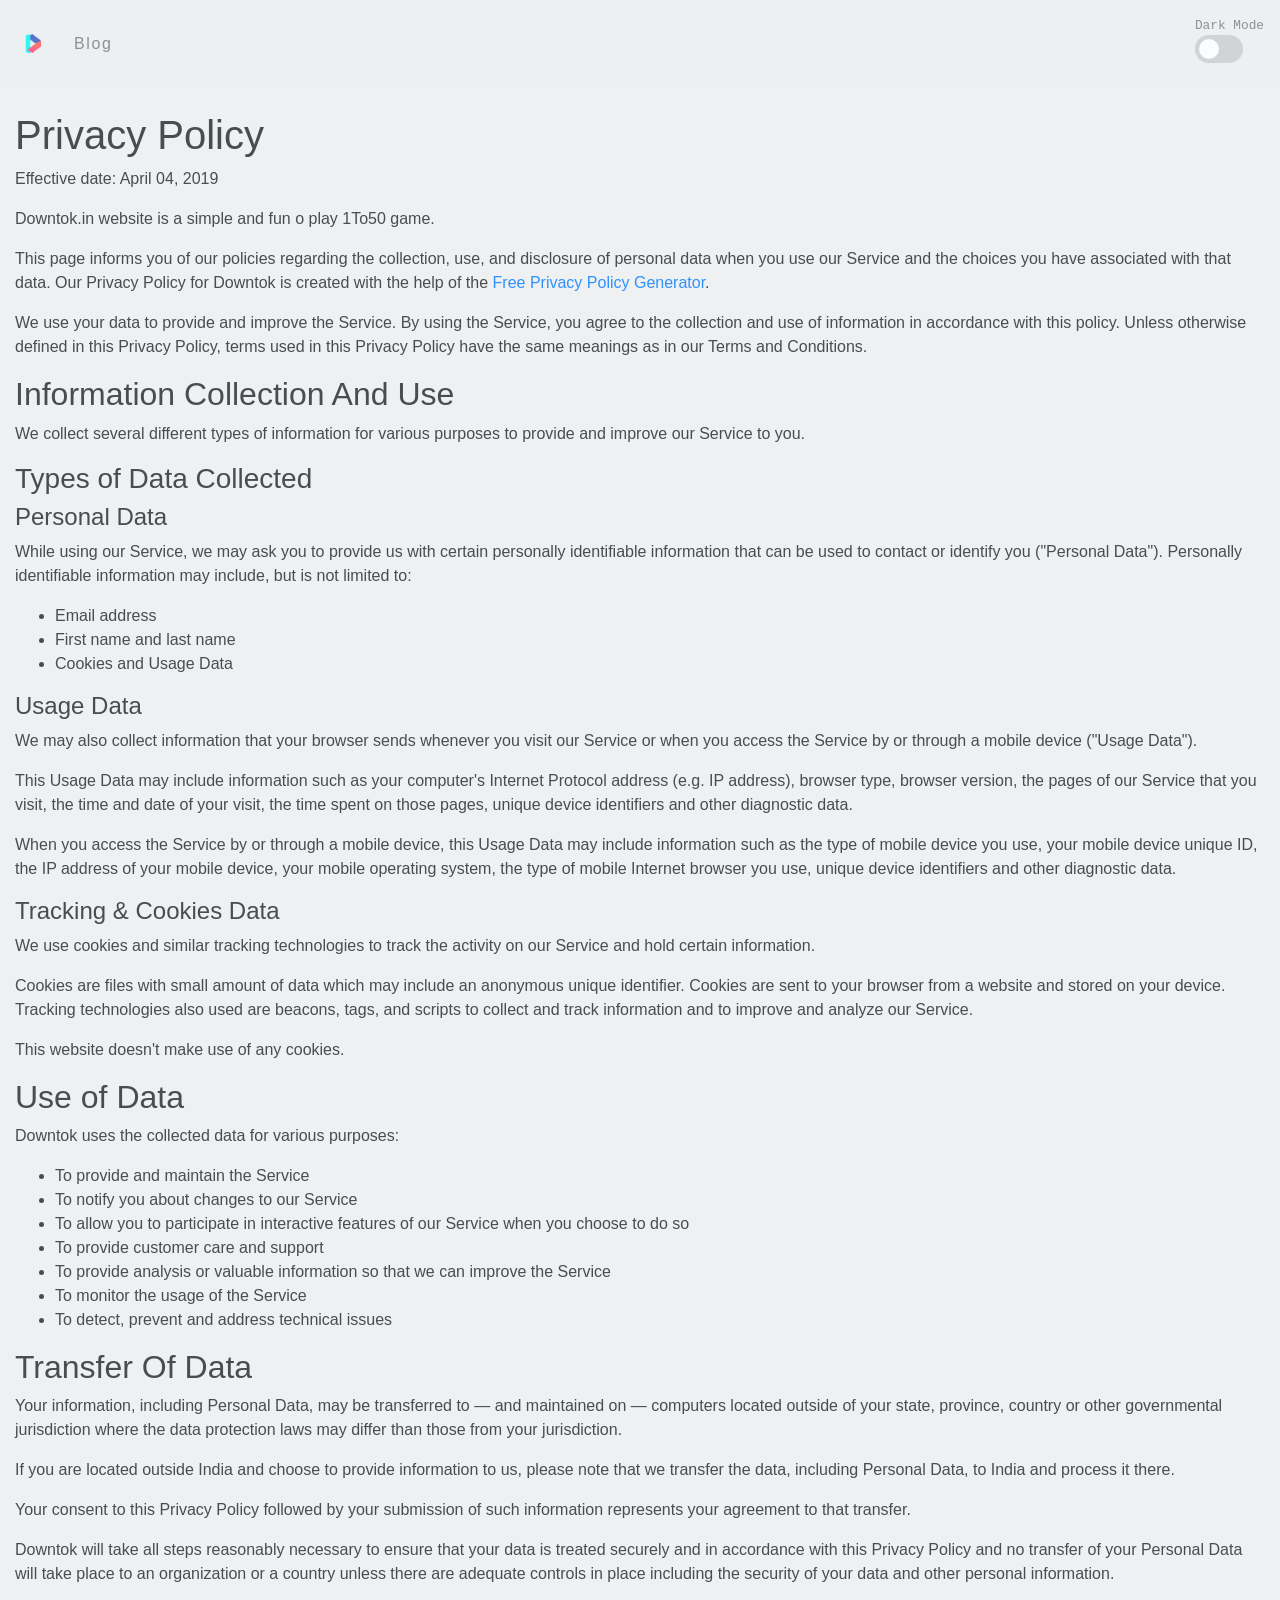
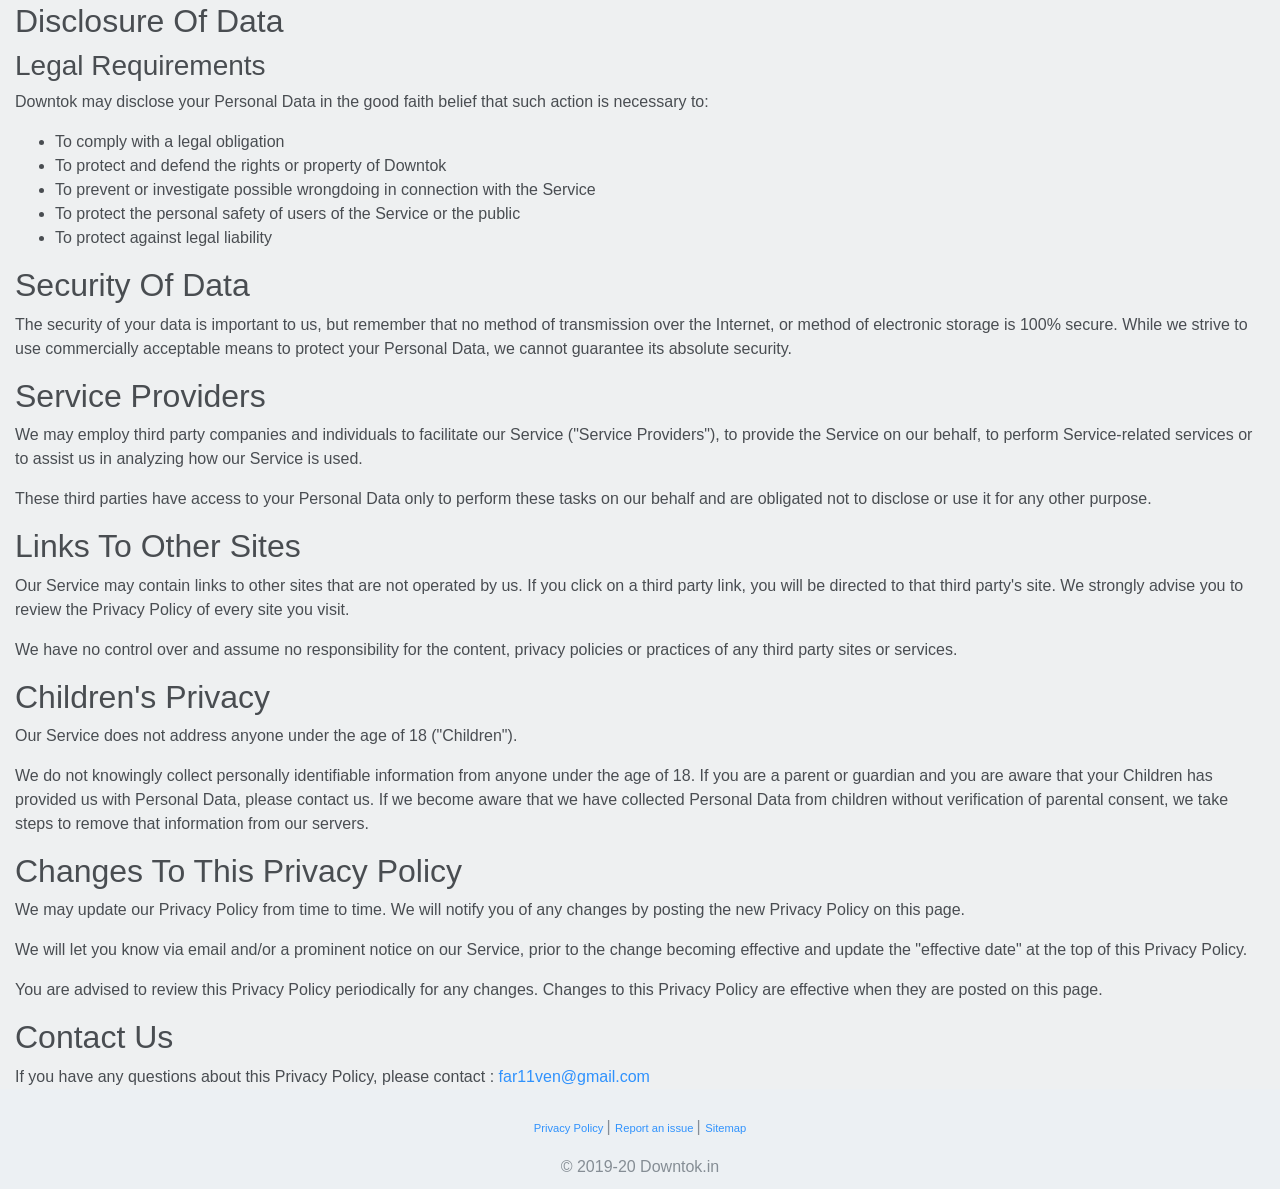
==== pages/privacy-policy.html @ 126f1ee0 "Initial commit" ====
<!doctype html>
<html lang="en">

<head>
  <meta charset="utf-8">
  <title>Down-to-k - Privacy Policy</title>
  <meta name="viewport" content="width=device-width, initial-scale=1">
  <script src="index.js"></script>
  <script src="../../pace.js"></script>
  <link rel="icon" type="image/x-icon" href="../../favicon.ico">
  <link rel="stylesheet" href="../../style.css">
  <link rel="stylesheet" href="../../togglestyle.css" />
  <link rel="stylesheet" href="../../pace.css">
  <link rel="stylesheet" href="../../files/1to50.css">
  <meta name="keywords"
    content="downtok, downtok.in, downtok game, play Down-to-k game - 1to50, speed test, 1to50, puzzle, fun, funny puzzle, puzzle game"">
	<meta name=" description" content="A simple and fun to play Down-to-k game - 1to50" />
  <link rel="stylesheet" href="https://use.fontawesome.com/releases/v5.8.1/css/all.css"
    integrity="sha384-50oBUHEmvpQ+1lW4y57PTFmhCaXp0ML5d60M1M7uH2+nqUivzIebhndOJK28anvf" crossorigin="anonymous">
  <link rel="stylesheet" type="text/css" href="//fonts.googleapis.com/css?family=Quicksand" />
  <link rel="stylesheet" href="https://stackpath.bootstrapcdn.com/bootstrap/4.3.1/css/bootstrap.min.css"
    integrity="sha384-ggOyR0iXCbMQv3Xipma34MD+dH/1fQ784/j6cY/iJTQUOhcWr7x9JvoRxT2MZw1T" crossorigin="anonymous">
  <meta property="og:url" content="http://www.downtok.in" />
  <meta property="og:type" content="website" />
  <meta property="og:title" content="Down-to-k - A simple and fun to play game" />
  <meta property="og:description" content=" 1to50 - play for free on downtok.in" />
  <meta property="og:image" content="http://www.downtok.in/assets/logo.png" />

  <script data-ad-client="ca-pub-1533259080190708" async
    src="https://pagead2.googlesyndication.com/pagead/js/adsbygoogle.js"></script>
</head>

<body>
  <div class="wrap">
    <div class="headerFix">
      <div class="text-center">
        <div class="topInfo" id="mainColor">

        </div>
      </div>
    </div>
    <nav class="navbar navbar-expand-lg navbar-light ">
      <a class="navbar-brand" href="/"><img class="navbar-logo" src="../assets/logo.png" /></a>
      <button class="navbar-toggler" type="button" data-toggle="collapse" data-target="#navbarSupportedContent"
        aria-controls="navbarSupportedContent" aria-expanded="false" aria-label="Toggle navigation">
        <span class="navbar-toggler-icon"></span>
      </button>

      <div class="collapse navbar-collapse" id="navbarSupportedContent">
        <ul class="navbar-nav mr-auto">
          <li class="nav-item header"> <a class="nav-item nav-link dark-th" href="/blog/index.html"
              style="color: rgba(0, 0, 0, 0.5);">Blog</a>
          </li>
        </ul>
        <span class="navbar-text">
          <div id="theme" class="dark-th">
            <div>Dark Mode</div>
            <label class="switch">
              <input id="theme-toggle" type="checkbox" unchecked="">
              <span class="slider round" onclick="themeSelection()"></span>
            </label>
          </div>
        </span>
      </div>
    </nav>

    <div class="container col-md-12 privacy-policy">
      <br>
      <h1>Privacy Policy</h1>


      <p>Effective date: April 04, 2019</p>


      <p>Downtok.in website is a simple and fun o play 1To50 game.</p>

      <p>This page informs you of our policies regarding the collection, use, and disclosure of personal data when you
        use our Service and the choices you have associated with that data. Our Privacy Policy for Downtok is
        created
        with the help of the <a href="https://www.freeprivacypolicy.com/free-privacy-policy-generator.php">Free
          Privacy
          Policy Generator</a>.</p>

      <p>We use your data to provide and improve the Service. By using the Service, you agree to the collection and
        use
        of information in accordance with this policy. Unless otherwise defined in this Privacy Policy, terms used
        in
        this Privacy Policy have the same meanings as in our Terms and Conditions.</p>


      <h2>Information Collection And Use</h2>

      <p>We collect several different types of information for various purposes to provide and improve our Service to
        you.</p>

      <h3>Types of Data Collected</h3>

      <h4>Personal Data</h4>

      <p>While using our Service, we may ask you to provide us with certain personally identifiable information that
        can
        be used to contact or identify you ("Personal Data"). Personally identifiable information may include, but
        is
        not limited to:</p>

      <ul>
        <li>Email address</li>
        <li>First name and last name</li>
        <li>Cookies and Usage Data</li>
      </ul>

      <h4>Usage Data</h4>

      <p>We may also collect information that your browser sends whenever you visit our Service or when you access the
        Service by or through a mobile device ("Usage Data").</p>
      <p>This Usage Data may include information such as your computer's Internet Protocol address (e.g. IP address),
        browser type, browser version, the pages of our Service that you visit, the time and date of your visit, the
        time spent on those pages, unique device identifiers and other diagnostic data.</p>
      <p>When you access the Service by or through a mobile device, this Usage Data may include information such as
        the
        type of mobile device you use, your mobile device unique ID, the IP address of your mobile device, your
        mobile
        operating system, the type of mobile Internet browser you use, unique device identifiers and other
        diagnostic
        data.</p>

      <h4>Tracking & Cookies Data</h4>
      <p>We use cookies and similar tracking technologies to track the activity on our Service and hold certain
        information.</p>
      <p>Cookies are files with small amount of data which may include an anonymous unique identifier. Cookies are
        sent
        to your browser from a website and stored on your device. Tracking technologies also used are beacons, tags,
        and scripts to collect and track information and to improve and analyze our Service.</p>
      <p>This website doesn't make use of any cookies.</p>

      <h2>Use of Data</h2>

      <p>Downtok uses the collected data for various purposes:</p>
      <ul>
        <li>To provide and maintain the Service</li>
        <li>To notify you about changes to our Service</li>
        <li>To allow you to participate in interactive features of our Service when you choose to do so</li>
        <li>To provide customer care and support</li>
        <li>To provide analysis or valuable information so that we can improve the Service</li>
        <li>To monitor the usage of the Service</li>
        <li>To detect, prevent and address technical issues</li>
      </ul>

      <h2>Transfer Of Data</h2>
      <p>Your information, including Personal Data, may be transferred to — and maintained on — computers located
        outside
        of your state, province, country or other governmental jurisdiction where the data protection laws may
        differ
        than those from your jurisdiction.</p>
      <p>If you are located outside India and choose to provide information to us, please note that we transfer the
        data,
        including Personal Data, to India and process it there.</p>
      <p>Your consent to this Privacy Policy followed by your submission of such information represents your agreement
        to
        that transfer.</p>
      <p>Downtok will take all steps reasonably necessary to ensure that your data is treated securely and in
        accordance
        with this Privacy Policy and no transfer of your Personal Data will take place to an organization or a
        country
        unless there are adequate controls in place including the security of your data and other personal
        information.</p>

      <h2>Disclosure Of Data</h2>

      <h3>Legal Requirements</h3>
      <p>Downtok may disclose your Personal Data in the good faith belief that such action is necessary to:</p>
      <ul>
        <li>To comply with a legal obligation</li>
        <li>To protect and defend the rights or property of Downtok</li>
        <li>To prevent or investigate possible wrongdoing in connection with the Service</li>
        <li>To protect the personal safety of users of the Service or the public</li>
        <li>To protect against legal liability</li>
      </ul>

      <h2>Security Of Data</h2>
      <p>The security of your data is important to us, but remember that no method of transmission over the Internet,
        or
        method of electronic storage is 100% secure. While we strive to use commercially acceptable means to protect
        your Personal Data, we cannot guarantee its absolute security.</p>

      <h2>Service Providers</h2>
      <p>We may employ third party companies and individuals to facilitate our Service ("Service Providers"), to
        provide
        the Service on our behalf, to perform Service-related services or to assist us in analyzing how our Service
        is
        used.</p>
      <p>These third parties have access to your Personal Data only to perform these tasks on our behalf and are
        obligated not to disclose or use it for any other purpose.</p>



      <h2>Links To Other Sites</h2>
      <p>Our Service may contain links to other sites that are not operated by us. If you click on a third party link,
        you will be directed to that third party's site. We strongly advise you to review the Privacy Policy of
        every
        site you visit.</p>
      <p>We have no control over and assume no responsibility for the content, privacy policies or practices of any
        third
        party sites or services.</p>


      <h2>Children's Privacy</h2>
      <p>Our Service does not address anyone under the age of 18 ("Children").</p>
      <p>We do not knowingly collect personally identifiable information from anyone under the age of 18. If you are a
        parent or guardian and you are aware that your Children has provided us with Personal Data, please contact
        us.
        If we become aware that we have collected Personal Data from children without verification of parental
        consent,
        we take steps to remove that information from our servers.</p>


      <h2>Changes To This Privacy Policy</h2>
      <p>We may update our Privacy Policy from time to time. We will notify you of any changes by posting the new
        Privacy
        Policy on this page.</p>
      <p>We will let you know via email and/or a prominent notice on our Service, prior to the change becoming
        effective
        and update the "effective date" at the top of this Privacy Policy.</p>
      <p>You are advised to review this Privacy Policy periodically for any changes. Changes to this Privacy Policy
        are
        effective when they are posted on this page.</p>


      <h2>Contact Us</h2>
      <p>If you have any questions about this Privacy Policy, please contact : <a href="mailto:far11ven@gmail.com"
          target="_top">far11ven@gmail.com</a> </p>

    </div>

  </div>
  <footer class="footer">
    <div class="footer-container">
      <a class="footer-link" href="/pages/privacy-policy.html">
        Privacy Policy
      </a>
      |
      <a class="footer-link" href="/pages/report-issue.html">
        Report an issue
      </a>
      |
      <a class="footer-link" href="../../sitemap.xml">
        Sitemap
      </a>
      <pre></pre>
      <span class="text-muted my-10">© 2019-20 Downtok.in</span>
    </div>
  </footer>
  <script src="https://connect.facebook.net/en_US/sdk.js#xfbml=1&version=v3.2&appId=406944066536664&autoLogAppEvents=1"
    async defer crossorigin="anonymous"> </script>
  <script src="https://code.jquery.com/jquery-3.4.1.slim.min.js"
    integrity="sha384-J6qa4849blE2+poT4WnyKhv5vZF5SrPo0iEjwBvKU7imGFAV0wwj1yYfoRSJoZ+n"
    crossorigin="anonymous"></script>
  <script src="https://cdn.jsdelivr.net/npm/popper.js@1.16.0/dist/umd/popper.min.js"
    integrity="sha384-Q6E9RHvbIyZFJoft+2mJbHaEWldlvI9IOYy5n3zV9zzTtmI3UksdQRVvoxMfooAo"
    crossorigin="anonymous"></script>
  <script src="https://stackpath.bootstrapcdn.com/bootstrap/4.4.1/js/bootstrap.min.js"
    integrity="sha384-wfSDF2E50Y2D1uUdj0O3uMBJnjuUD4Ih7YwaYd1iqfktj0Uod8GCExl3Og8ifwB6"
    crossorigin="anonymous"></script>
</body>

</html>
---- style.css ----
@media (max-width: 2048px) and (min-width: 1366px) {
  .card-columns {
    padding-left: 10%;
    padding-right: 10%;
  }
}

@media (max-width: 1366px) and (min-width: 575px) {
  .card-columns {
    padding-left: 2%;
    padding-right: 2%;
  }
}

@media (max-width: 575px) {
  .card-columns {
    padding-left: 16%;
    padding-right: 16%;
  }

  #search-btn > span {
    display: none;
  }

  /* laderboard table  player-name column */

  .player-name {
    max-width: 90px;
    word-wrap: break-word;
  }
}

body {
  opacity: 0.8;
  background-color: #ecf0f3;
  background-attachment: fixed;
  background-position: center;
  background-repeat: no-repeat;
  background-size: cover;
}

.fa-times-circle:hover {
  color: #1f74c9;
}

.examples {
  color: #f72565;
}

.examples a {
  word-wrap: break-word;
  font-size: 14px;
}

.privacy-policy {
  background-color: #eff0f1;
}

div#StartUpModal a:hover {
  text-decoration: none;
}

span.modal-link {
  text-decoration: overline;
}

.title {
  font-family: Quicksand;
  font-size: 2rem;
  padding: 1px;
  font-weight: bold;
  color: #007bf9;
}

.title > a:hover {
  text-decoration: none;
}

.header {
  color: #000;
  text-decoration: none;
  letter-spacing: 0.1em;
  display: inline-block;
  position: relative;
}

form#search-form {
  margin: 10px 0px;
}

.header:after {
  background: none repeat scroll 0 0 transparent;
  bottom: 0;
  content: "";
  display: block;
  height: 2px;
  left: 50%;
  position: absolute;
  background: #01f8f0;
  transition: width 0.3s ease 0s, left 0.3s ease 0s;
  width: 0;
  cursor: default;
}

.header:hover:after {
  width: 100%;
  left: 0;
}

.header.active {
  border: 0.1rem solid #01f8f0;
  font-weight: bold;
}

#search-btn {
  border: 1.1px solid #007bff;
  background-color: #007bff;
  color: #fff;
  border-radius: 0rem;
  box-shadow: 0 0 0 0px #fff inset;
}

#search-btn:hover {
  border: 1.1px solid #007bff;
  background: none repeat scroll 0 0 rgba(255, 255, 255, 0.35);
  box-shadow: 0 0 0 0px #fff inset;
  color: #007bff;
  border-radius: 0rem;
}

#search-btn:disabled,
#search-btn[disabled] {
  border: 1.1px solid #007bff;
  background-color: #007bf4;
  color: #fff;
  border-radius: 0rem;
  box-shadow: 0 0 0 0px #fff inset;
}

input#search-box {
  margin-right: 0.07rem;
  background-color: transparent !important;
  border: 1.5px solid #ced4da;
  border-radius: none;
  color: grey;
  font-family: Quicksand;
}

input#search-box:focus,
input#search-box:hover {
  margin-right: 0.07rem;
  border: 1.5px solid #007bff;
  color: royalblue;
  -webkit-box-shadow: inset 0 1px 1px rgba(0, 0, 0, 0.075);
  -moz-box-shadow: inset 0 1px 1px rgba(0, 0, 0, 0.075);
  box-shadow: inset 0 1px 1px rgba(0, 0, 0, 0.075);
}

#how-to-play ul {
  list-style-type: disc;
  text-align: justify;
  font-family: Gulim, "굴림", AppleGothic, sans-serif;
}

#how-to-play li {
  margin: 8px;
}

img.playstore:hover,
img.browserbadge:hover {
  opacity: 0.8;
  transform: scale(1.05);
}

img.navbar-logo {
  height: 34px;
}

img.navbar-logo:hover {
  transform: scale(1.2);
}

img.logo {
  height: 150px;
}

p.desc {
  display: inline;
  color: rgb(160, 177, 187);
  font-family: Helvetica;
}

div#top-10-scores {
  background-clip: border-box;
  border: 1px solid rgba(0, 0, 0, 0.125);
  border-radius: 0.25rem;
}

#results {
  margin-top: 1rem;
}
.card-img-top:hover {
  opacity: 0.7;
}

.c-body {
  flex: 1 1 auto;
  padding: 0.25rem !important;
  background-color: #007bf4;
  color: white;
}

.c-body:hover {
  flex: 1 1 auto;
  padding: 0.25rem !important;
  background-color: #429cf5;
  color: white;
}

a.card-link {
  color: white;
  text-decoration: none;
  background-color: transparent;
}

a.card-link:hover {
  color: mintcream;
  text-decoration: underline;
}

.card-thumbnail {
  clear: both;
  width: 64px;
  height: 64px;
  margin: auto;
  -webkit-border-radius: 50px;
  border-radius: 50px;
  background-size: cover;
  overflow: hidden;
}

div.higlights-bar {
  padding: 10px;
  overflow-x: auto;
  white-space: nowrap;
}

div.higlights-bar a {
  display: inline-block;
  text-align: center;
}

#stats_banner {
  color: grey;
  margin-top: 40px;
  margin-bottom: 100px;
}

span.stats {
  color: royalblue;
  text-decoration: overline;
}

.media-type {
  position: absolute;
  top: 10px;
  right: 8px;
  font-size: 24px;
  color: #007bf4;
  text-shadow: 0px 1px 3px rgba(51, 51, 51, 0.2);
}

.ads {
  padding: 1rem;
}

.social {
  color: grey;
  margin-bottom: 10px;
}

.social-link {
  padding: 5px;
}

a.social-link:hover {
  text-decoration: none;
}

div#actualStats {
  display: none;
}

div#highlight-results {
  margin-top: 1rem;
}

#theme {
  font-size: 0.8rem;
  font-family: monospace;
}

.promo img {
  padding: 1px;
  border: 0.1rem solid #007bf4;
}

.message {
  font-size: 14px;
  font-family: Helvetica;
  background: #bb42a5;
  border-radius: 3px;
  color: #fff !important;
  letter-spacing: 1px;
  line-height: 9px;
  padding: 4px 6px;
  text-transform: uppercase;
  text-align: center;
  margin: 4px;
}

.success-message {
  background: LIMEGREEN;
  font-size: 15px;
  font-family: Helvetica;
  border-radius: 3px;
  color: #fff !important;
  letter-spacing: 2px;
  line-height: 12px;
  padding: 5px 20px;
  text-transform: uppercase;
  text-align: center;
  margin-bottom: 10px;
}

input.form-control:focus {
  outline: 0;
  box-shadow: 0 0 0 0.05rem rgba(0, 123, 255, 0.25);
}

/* Footer style */

.footer-container {
  font-size: 1rem !important;
  color: #6c757d !important;
  text-align: center !important;
  padding: 10px;
}

.footer-link {
  font-size: 0.7rem;
}

/* share button style */

.share-btn {
  background-color: #007bff;
  border: none;
  color: white;
  padding: 10px;
  font-size: 18px;
  cursor: pointer;
}

/* Darker background on mouse-over */
.share-btn:hover {
  background-color: #55f;
}

input#share-link,
input#player-name {
  font-size: 15px;
  padding: 4px;
  color: black;
  background: white;
}

/* 404.html style */

a.back-to-home {
  color: #007bff;
  margin-left: 15px;
  margin-top: 15px;
  border: 2.5px solid royalblue;
}

a.back-to-home:hover {
  color: #007bff;
  margin-left: 15px;
  margin-top: 15px;
  border: 3px solid #007bff;
}
---- togglestyle.css ----
.switch {
  position: relative;
  display: inline-block;
  width: 48px;
  height: 28px;
}

.switch input { 
  opacity: 0;
  width: 0;
  height: 0;
}

.slider {
  position: absolute;
  cursor: pointer;
  top: 0;
  left: 0;
  right: 0;
  bottom: 0;
  background-color: #ccc;
  -webkit-transition: .4s;
  transition: .4s;
}

.slider:before {
  position: absolute;
  content: "";
  height: 20px;
  width: 20px;
  left: 4px;
  bottom: 4px;
  background-color: white;
  -webkit-transition: .4s;
  transition: .4s;
}

input:checked + .slider {
  background-color: #2196F3;
}

input:focus + .slider {
  box-shadow: 0 0 1px #2196F3;
}

input:checked + .slider:before {
  -webkit-transform: translateX(20px);
  -ms-transform: translateX(20px);
  transform: translateX(20px);
}

/* Rounded sliders */
.slider.round {
  border-radius: 34px;
}

.slider.round:before {
  border-radius: 50%;
}
---- pace.css ----
.pace {
  -webkit-pointer-events: none;
  pointer-events: none;

  -webkit-user-select: none;
  -moz-user-select: none;
  user-select: none;
}

.pace-inactive {
  display: none;
}

.pace .pace-progress {
  background: #f72565;
  position: fixed;
  z-index: 2000;
  top: 50px;
  right: 100%;
  width: 100%;
  height: 0.2rem;
}
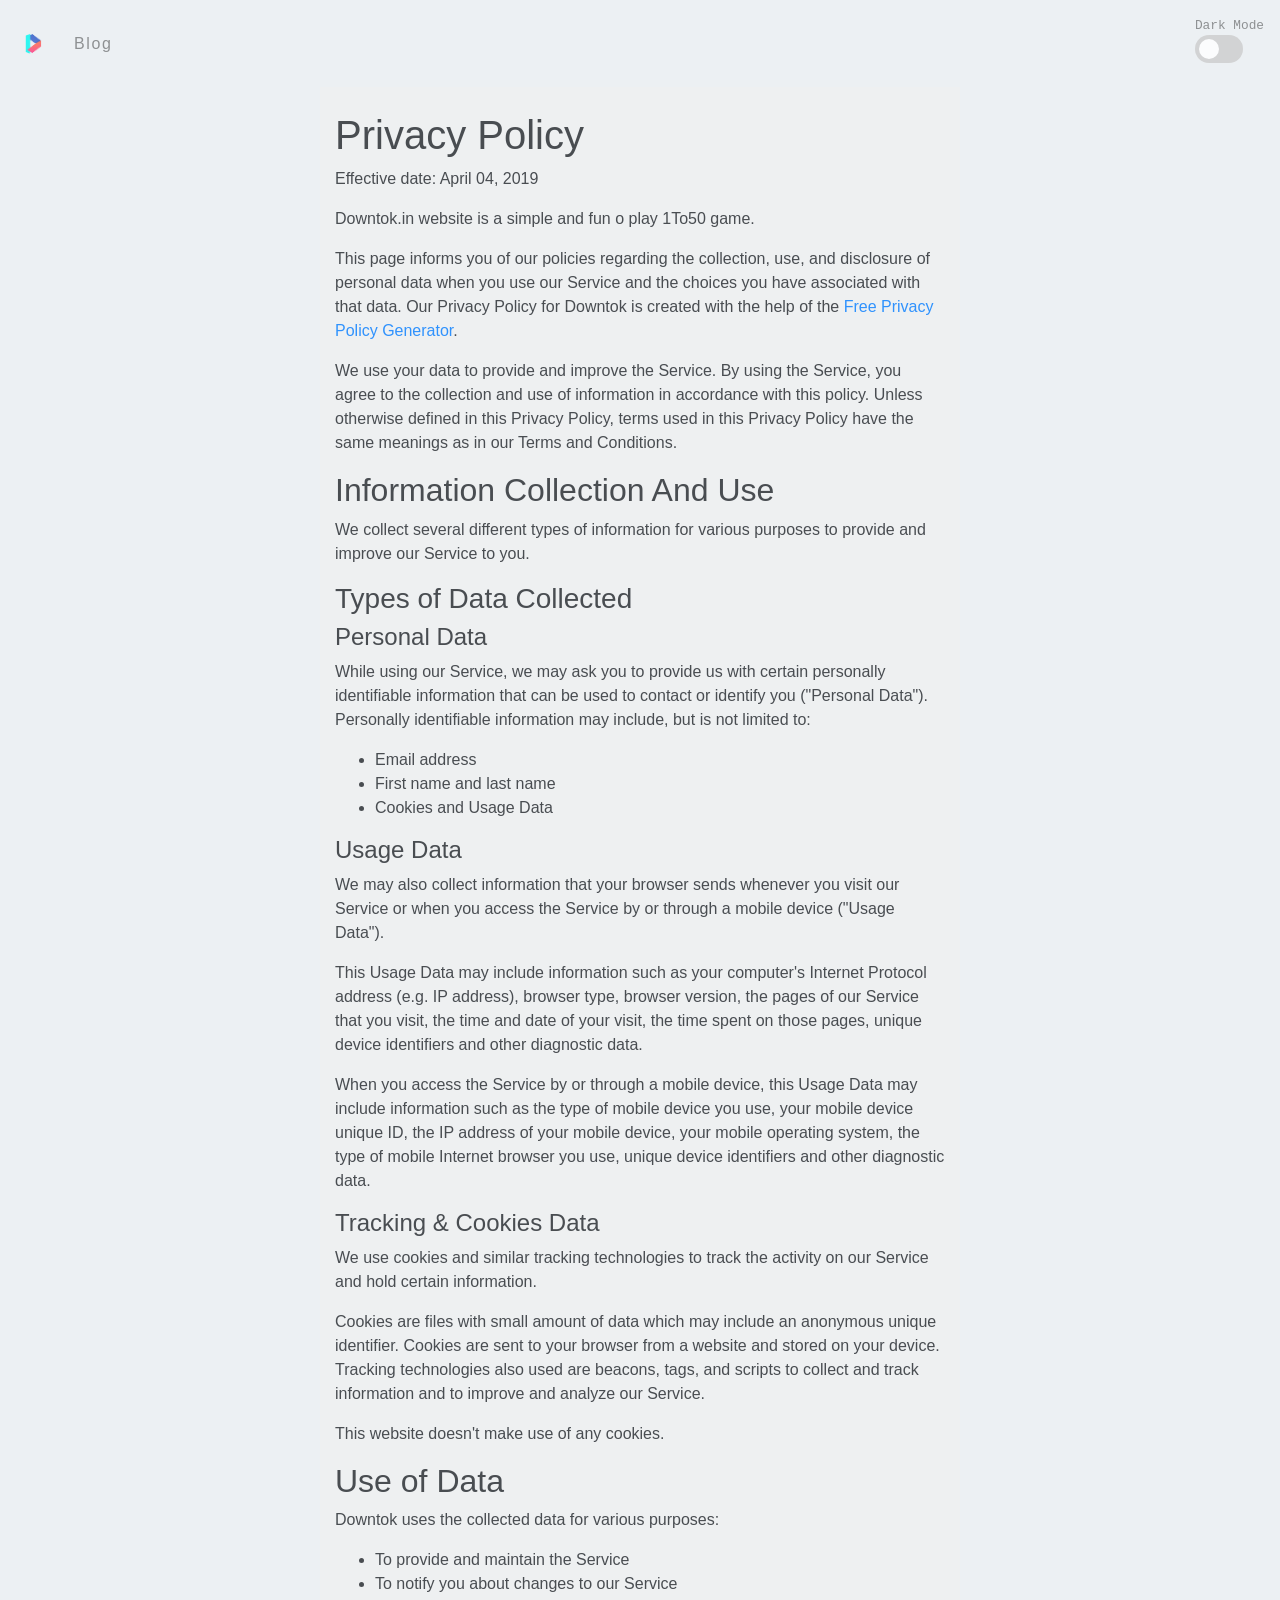
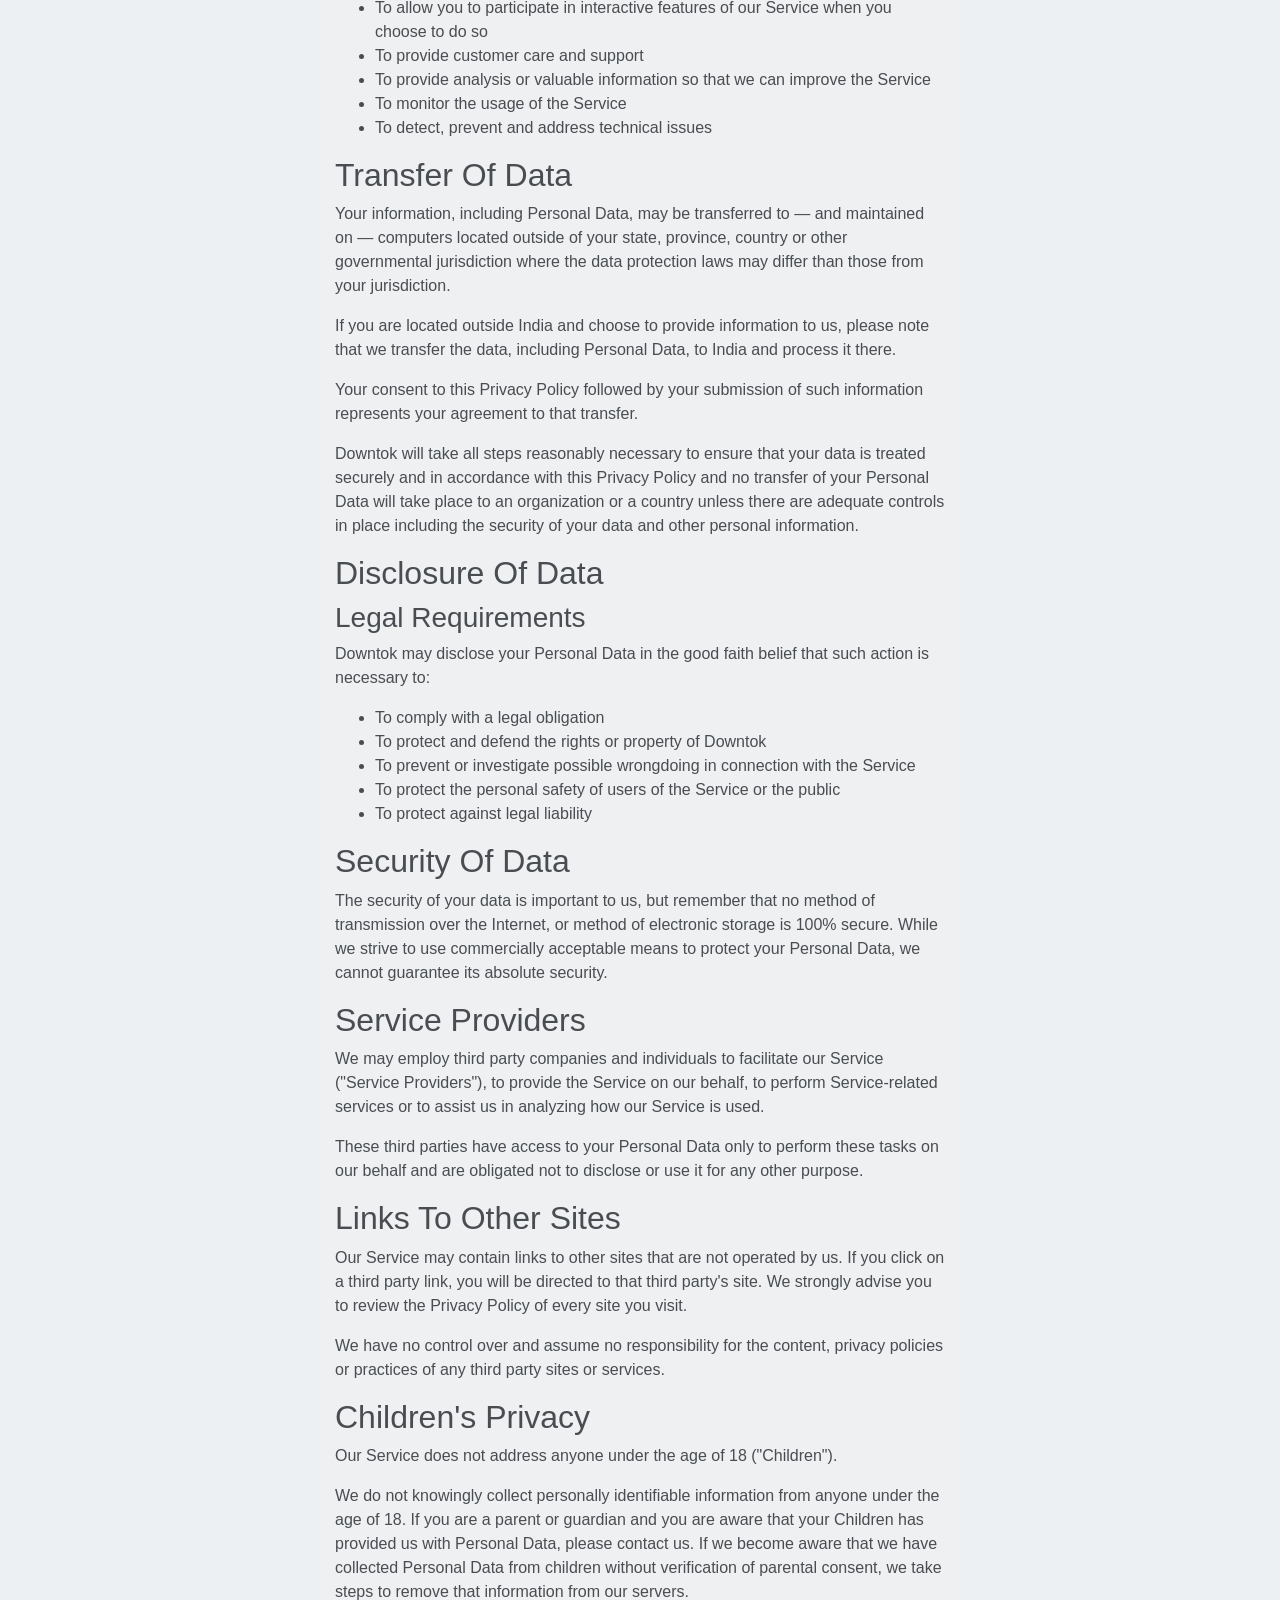
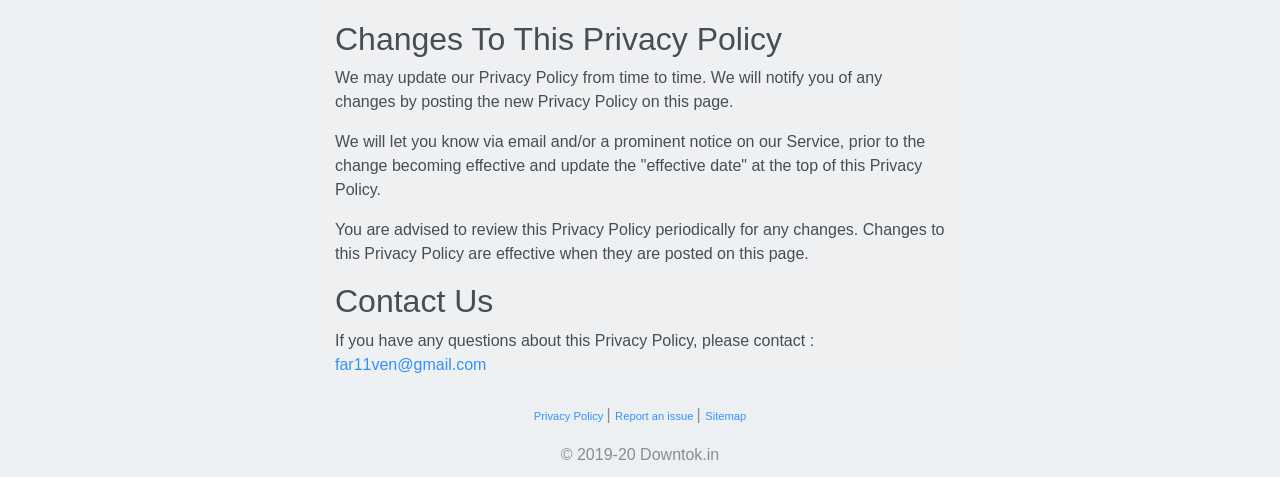
==== commit 7ff15f19: "fixed css" ====
--- a/pages/privacy-policy.html
+++ b/pages/privacy-policy.html
@@ -64,7 +64,7 @@
       </div>
     </nav>
 
-    <div class="container col-md-12 privacy-policy">
+    <div class="container col-md-6 privacy-policy">
       <br>
       <h1>Privacy Policy</h1>
 
--- a/style.css
+++ b/style.css
@@ -1,4 +1,4 @@
-@media (max-width: 2048px) and (min-width: 1366px) {
+﻿@media (max-width: 2048px) and (min-width: 1366px) {
   .card-columns {
     padding-left: 10%;
     padding-right: 10%;
@@ -74,6 +74,19 @@
 
 .title > a:hover {
   text-decoration: none;
+}
+
+.overlay.jumbotron {
+  background: black;
+  overflow: hidden;
+  background: #c33764; /* fallback colour. Make sure this is just one solid colour. */
+  background: -webkit-linear-gradient(
+      rgba(29, 38, 113, 0.8),
+      rgba(195, 55, 100, 0.8)
+    ),
+    url();
+  background: linear-gradient(rgba(29, 38, 113, 0.8), rgba(195, 55, 100, 0.8)),
+    url(); /* The least supported option. */
 }
 
 .header {
@@ -196,8 +209,22 @@
   border-radius: 0.25rem;
 }
 
-#results {
-  margin-top: 1rem;
+.product-item {
+  position: relative;
+  font-size: calc(13px + 3 * (100vw - 420px) / 860);
+  color: #1f304c;
+  font-weight: 400;
+  line-height: 1.5;
+  max-width: 360px;
+  text-align: center;
+}
+
+.product-item:hover {
+  border-radius: 5px;
+  box-shadow: 0 5px 25px rgba(0, 0, 0, 0.1);
+  border: 1px solid #f5f5f5;
+  text-decoration: none;
+  color: black;
 }
 .card-img-top:hover {
   opacity: 0.7;
--- a/pace.css
+++ b/pace.css
@@ -15,7 +15,7 @@
   background: #f72565;
   position: fixed;
   z-index: 2000;
-  top: 50px;
+  top: 0px;
   right: 100%;
   width: 100%;
   height: 0.2rem;
